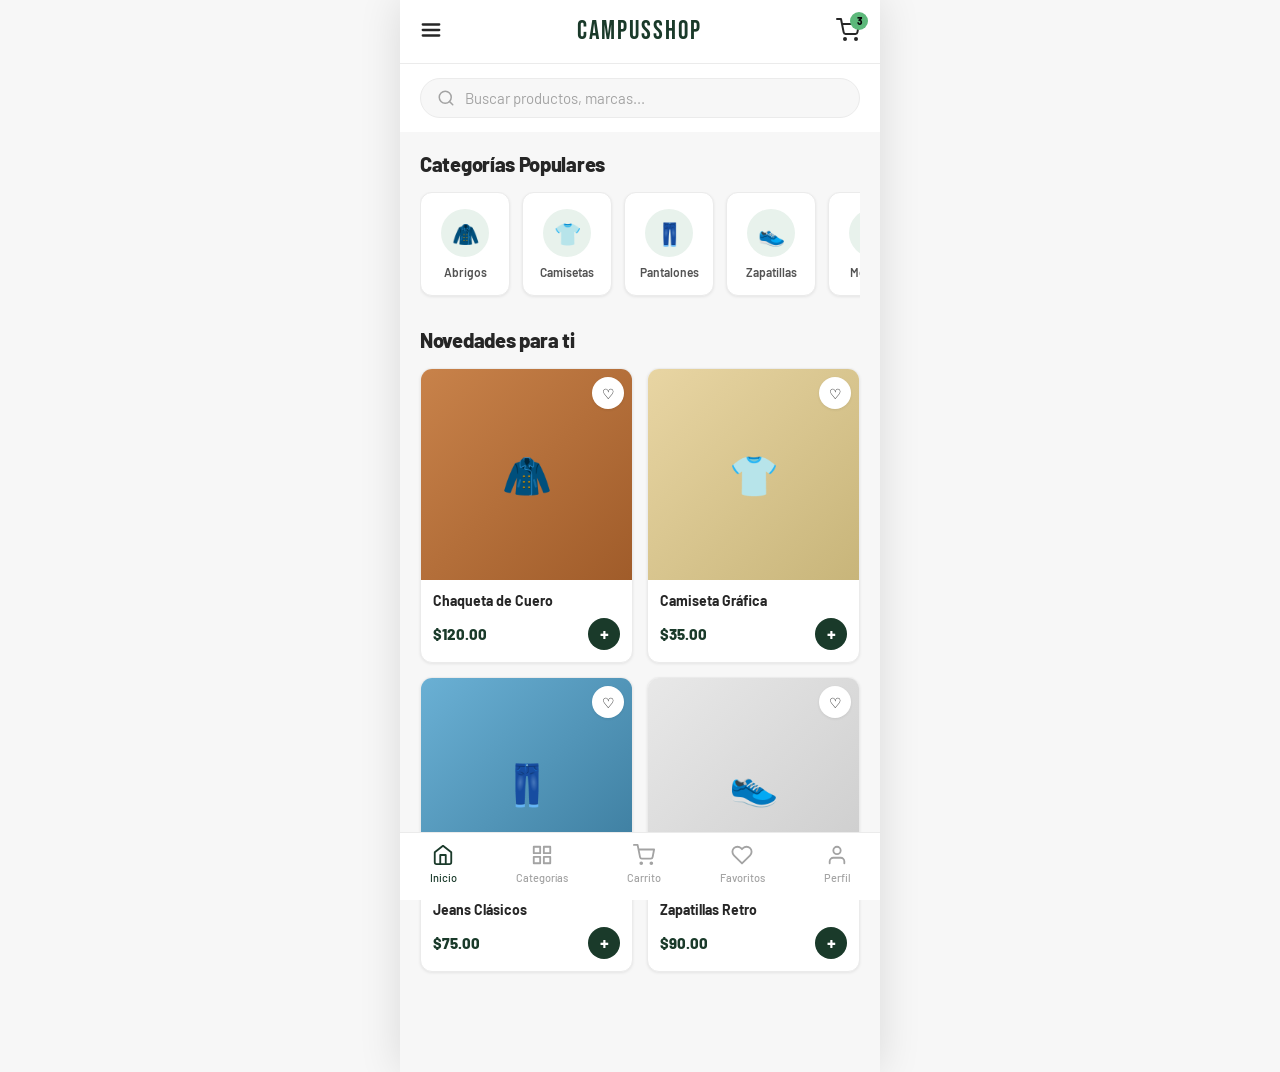
==== index.html @ ee77e165 "CampusSHop" ====
<!DOCTYPE html>
<html lang="es">
<head>
  <meta charset="UTF-8">
  <meta name="viewport" content="width=device-width, initial-scale=1.0">
  <title>CampusShop – Inicio</title>
  <link rel="stylesheet" href="css/base.css">
  <link rel="stylesheet" href="css/layout.css">
  <link rel="stylesheet" href="css/components.css">
  <link rel="stylesheet" href="css/responsive.css">
</head>
<body>

  <!-- HEADER -->
  <header class="site-header">
    <a href="catalogo.html" class="hamburger" aria-label="Menú">
      <svg width="22" height="22" viewBox="0 0 24 24" fill="none" stroke="currentColor" stroke-width="2.5" stroke-linecap="round"><line x1="3" y1="6" x2="21" y2="6"/><line x1="3" y1="12" x2="21" y2="12"/><line x1="3" y1="18" x2="21" y2="18"/></svg>
    </a>
    <span class="logo">CampusShop</span>
    <div class="header-actions">
      <a href="carrito.html" class="cart-badge-wrap" aria-label="Carrito">
        <svg width="24" height="24" viewBox="0 0 24 24" fill="none" stroke="currentColor" stroke-width="2" stroke-linecap="round" stroke-linejoin="round"><circle cx="9" cy="21" r="1"/><circle cx="20" cy="21" r="1"/><path d="M1 1h4l2.68 13.39a2 2 0 0 0 2 1.61h9.72a2 2 0 0 0 2-1.61L23 6H6"/></svg>
        <span class="cart-badge">3</span>
      </a>
    </div>
  </header>

  <!-- SEARCH -->
  <div class="search-wrapper">
    <div class="search-bar">
      <svg class="search-icon" viewBox="0 0 24 24" fill="none" stroke="currentColor" stroke-width="2" stroke-linecap="round"><circle cx="11" cy="11" r="8"/><line x1="21" y1="21" x2="16.65" y2="16.65"/></svg>
      <input type="text" placeholder="Buscar productos, marcas...">
    </div>
  </div>

  <main class="main-content">

    <!-- CATEGORIES -->
    <section>
      <h2 class="section-title">Categorías Populares</h2>
      <div class="cards-container">
        <a href="catalogo.html" class="card">
          <div class="card-icon-wrap">🧥</div>
          <p>Abrigos</p>
        </a>
        <a href="catalogo.html" class="card">
          <div class="card-icon-wrap">👕</div>
          <p>Camisetas</p>
        </a>
        <a href="catalogo.html" class="card">
          <div class="card-icon-wrap">👖</div>
          <p>Pantalones</p>
        </a>
        <a href="catalogo.html" class="card">
          <div class="card-icon-wrap">👟</div>
          <p>Zapatillas</p>
        </a>
        <a href="catalogo.html" class="card">
          <div class="card-icon-wrap">🎒</div>
          <p>Mochilas</p>
        </a>
      </div>
    </section>

    <!-- NOVEDADES -->
    <section style="margin-top: 28px;">
      <h2 class="section-title">Novedades para ti</h2>
      <div class="product-grid">

        <a href="producto.html" class="product-card">
          <div class="product-card-img">
            <div class="placeholder-img" style="background:linear-gradient(135deg,#c8824a,#a05c2a);">🧥</div>
            <button class="btn-fav" aria-label="Favorito">♡</button>
          </div>
          <div class="product-card-info">
            <h3>Chaqueta de Cuero</h3>
            <div class="product-card-bottom">
              <span class="price">$120.00</span>
              <span class="btn-add-cart" aria-label="Agregar">+</span>
            </div>
          </div>
        </a>

        <a href="producto.html" class="product-card">
          <div class="product-card-img">
            <div class="placeholder-img" style="background:linear-gradient(135deg,#e8d5a3,#c8b57a);">👕</div>
            <button class="btn-fav" aria-label="Favorito">♡</button>
          </div>
          <div class="product-card-info">
            <h3>Camiseta Gráfica</h3>
            <div class="product-card-bottom">
              <span class="price">$35.00</span>
              <span class="btn-add-cart" aria-label="Agregar">+</span>
            </div>
          </div>
        </a>

        <a href="producto.html" class="product-card">
          <div class="product-card-img">
            <div class="placeholder-img" style="background:linear-gradient(135deg,#6ab0d4,#3a7a9c);">👖</div>
            <button class="btn-fav" aria-label="Favorito">♡</button>
          </div>
          <div class="product-card-info">
            <h3>Jeans Clásicos</h3>
            <div class="product-card-bottom">
              <span class="price">$75.00</span>
              <span class="btn-add-cart" aria-label="Agregar">+</span>
            </div>
          </div>
        </a>

        <a href="producto.html" class="product-card">
          <div class="product-card-img">
            <div class="placeholder-img" style="background:linear-gradient(135deg,#e8e8e8,#cccccc);">👟</div>
            <button class="btn-fav" aria-label="Favorito">♡</button>
          </div>
          <div class="product-card-info">
            <h3>Zapatillas Retro</h3>
            <div class="product-card-bottom">
              <span class="price">$90.00</span>
              <span class="btn-add-cart" aria-label="Agregar">+</span>
            </div>
          </div>
        </a>

      </div>
    </section>

  </main>

  <!-- BOTTOM NAV -->
  <nav class="bottom-nav" aria-label="Navegación principal">
    <a href="index.html" class="active">
      <div class="nav-icon">
        <svg width="22" height="22" viewBox="0 0 24 24" fill="none" stroke="currentColor" stroke-width="2" stroke-linecap="round" stroke-linejoin="round"><path d="M3 9l9-7 9 7v11a2 2 0 0 1-2 2H5a2 2 0 0 1-2-2z"/><polyline points="9 22 9 12 15 12 15 22"/></svg>
      </div>
      Inicio
    </a>
    <a href="catalogo.html">
      <div class="nav-icon">
        <svg width="22" height="22" viewBox="0 0 24 24" fill="none" stroke="currentColor" stroke-width="2" stroke-linecap="round" stroke-linejoin="round"><rect x="3" y="3" width="7" height="7"/><rect x="14" y="3" width="7" height="7"/><rect x="3" y="14" width="7" height="7"/><rect x="14" y="14" width="7" height="7"/></svg>
      </div>
      Categorías
    </a>
    <a href="carrito.html">
      <div class="nav-icon">
        <svg width="22" height="22" viewBox="0 0 24 24" fill="none" stroke="currentColor" stroke-width="2" stroke-linecap="round" stroke-linejoin="round"><circle cx="9" cy="21" r="1"/><circle cx="20" cy="21" r="1"/><path d="M1 1h4l2.68 13.39a2 2 0 0 0 2 1.61h9.72a2 2 0 0 0 2-1.61L23 6H6"/></svg>
      </div>
      Carrito
    </a>
    <a href="#">
      <div class="nav-icon">
        <svg width="22" height="22" viewBox="0 0 24 24" fill="none" stroke="currentColor" stroke-width="2" stroke-linecap="round" stroke-linejoin="round"><path d="M20.84 4.61a5.5 5.5 0 0 0-7.78 0L12 5.67l-1.06-1.06a5.5 5.5 0 0 0-7.78 7.78l1.06 1.06L12 21.23l7.78-7.78 1.06-1.06a5.5 5.5 0 0 0 0-7.78z"/></svg>
      </div>
      Favoritos
    </a>
    <a href="perfil.html">
      <div class="nav-icon">
        <svg width="22" height="22" viewBox="0 0 24 24" fill="none" stroke="currentColor" stroke-width="2" stroke-linecap="round" stroke-linejoin="round"><path d="M20 21v-2a4 4 0 0 0-4-4H8a4 4 0 0 0-4 4v2"/><circle cx="12" cy="7" r="4"/></svg>
      </div>
      Perfil
    </a>
  </nav>

</body>
</html>
---- css/base.css ----
@import url('https://fonts.googleapis.com/css2?family=Bebas+Neue&family=Barlow:ital,wght@0,400;0,500;0,600;0,700;0,900;1,400&display=swap');

*, *::before, *::after { box-sizing: border-box; margin: 0; padding: 0; }

:root {
  --black: #0a0a0a;
  --white: #ffffff;
  --off-white: #f5f5f5;
  --green-dark: #1a3a2a;
  --green-mid: #2d5a3d;
  --green-accent: #3d7a52;
  --green-light: #e8f2ec;
  --green-bright: #5cb87a;
  --gray-100: #f7f7f7;
  --gray-200: #ebebeb;
  --gray-300: #d4d4d4;
  --gray-400: #a3a3a3;
  --gray-600: #525252;
  --gray-800: #262626;
  --red: #e53e3e;
  --orange: #f6801a;
  --yellow: #f59e0b;
  --font-display: 'Bebas Neue', sans-serif;
  --font-body: 'Barlow', sans-serif;
  --radius-sm: 6px;
  --radius-md: 12px;
  --radius-lg: 20px;
  --radius-full: 999px;
  --shadow-sm: 0 1px 3px rgba(0,0,0,0.08);
  --shadow-md: 0 4px 16px rgba(0,0,0,0.10);
  --shadow-lg: 0 8px 32px rgba(0,0,0,0.14);
  --max-width: 480px;
  --transition: 0.2s ease;
}

html { font-size: 16px; scroll-behavior: smooth; }

body {
  font-family: var(--font-body);
  background: var(--gray-100);
  color: var(--gray-800);
  max-width: var(--max-width);
  margin: 0 auto;
  min-height: 100vh;
  position: relative;
  overflow-x: hidden;
}

a { text-decoration: none; color: inherit; }
ul { list-style: none; }
img { max-width: 100%; display: block; }
button { cursor: pointer; font-family: var(--font-body); border: none; background: none; }
input, select, textarea { font-family: var(--font-body); }

h1, h2, h3, h4 { font-family: var(--font-body); font-weight: 700; }
---- css/layout.css ----
/* ===== HEADER ===== */
.site-header {
  background: var(--white);
  padding: 16px 20px;
  display: flex;
  align-items: center;
  justify-content: space-between;
  position: sticky;
  top: 0;
  z-index: 100;
  border-bottom: 1px solid var(--gray-200);
}

.site-header .logo {
  font-family: var(--font-display);
  font-size: 26px;
  letter-spacing: 2px;
  color: var(--green-dark);
}

.header-actions {
  display: flex;
  align-items: center;
  gap: 16px;
}

.header-back {
  display: flex;
  align-items: center;
  gap: 8px;
  font-weight: 600;
  font-size: 15px;
  color: var(--gray-800);
}

.header-title {
  font-size: 17px;
  font-weight: 700;
  color: var(--gray-800);
}

/* ===== BOTTOM NAV ===== */
.bottom-nav {
  position: fixed;
  bottom: 0;
  left: 50%;
  transform: translateX(-50%);
  width: 100%;
  max-width: var(--max-width);
  background: var(--white);
  border-top: 1px solid var(--gray-200);
  display: flex;
  justify-content: space-around;
  align-items: center;
  padding: 10px 0 16px;
  z-index: 100;
}

.bottom-nav a {
  display: flex;
  flex-direction: column;
  align-items: center;
  gap: 4px;
  font-size: 11px;
  font-weight: 500;
  color: var(--gray-400);
  transition: color var(--transition);
}

.bottom-nav a.active { color: var(--green-dark); }
.bottom-nav a:hover { color: var(--green-dark); }

.nav-icon {
  width: 24px;
  height: 24px;
  display: flex;
  align-items: center;
  justify-content: center;
}

/* ===== MAIN CONTENT ===== */
.main-content {
  padding: 20px 20px 100px;
}

.main-content-no-pad {
  padding-bottom: 100px;
}

/* ===== PAGE HEADER (back arrow pages) ===== */
.page-header {
  background: var(--white);
  padding: 16px 20px;
  display: flex;
  align-items: center;
  justify-content: space-between;
  border-bottom: 1px solid var(--gray-200);
  position: sticky;
  top: 0;
  z-index: 100;
}

/* ===== SECTION TITLE ===== */
.section-title {
  font-size: 20px;
  font-weight: 800;
  color: var(--gray-800);
  margin-bottom: 16px;
  letter-spacing: -0.3px;
}

/* ===== GRID ===== */
.product-grid {
  display: grid;
  grid-template-columns: 1fr 1fr;
  gap: 14px;
}
---- css/components.css ----
/* ===== SEARCH BAR ===== */
.search-wrapper {
  padding: 14px 20px;
  background: var(--white);
}

.search-bar {
  display: flex;
  align-items: center;
  gap: 10px;
  background: var(--gray-100);
  border: 1.5px solid var(--gray-200);
  border-radius: var(--radius-full);
  padding: 10px 16px;
  transition: border-color var(--transition);
}

.search-bar:focus-within { border-color: var(--green-accent); }

.search-bar input {
  flex: 1;
  border: none;
  background: none;
  font-size: 15px;
  color: var(--gray-800);
  outline: none;
}

.search-bar input::placeholder { color: var(--gray-400); }

.search-icon {
  width: 18px;
  height: 18px;
  color: var(--gray-400);
}

/* ===== CATEGORY CARDS ===== */
.categories-section {
  padding: 20px 20px 0;
}

.cards-container {
  display: flex;
  gap: 12px;
  overflow-x: auto;
  padding-bottom: 4px;
  scrollbar-width: none;
}

.cards-container::-webkit-scrollbar { display: none; }

.card {
  background: var(--white);
  border-radius: var(--radius-md);
  padding: 16px 12px;
  text-align: center;
  min-width: 90px;
  flex-shrink: 0;
  display: flex;
  flex-direction: column;
  align-items: center;
  gap: 8px;
  box-shadow: var(--shadow-sm);
  border: 1.5px solid var(--gray-200);
  transition: all var(--transition);
  cursor: pointer;
}

.card:hover {
  border-color: var(--green-accent);
  transform: translateY(-2px);
  box-shadow: var(--shadow-md);
}

.card-icon-wrap {
  width: 48px;
  height: 48px;
  background: var(--green-light);
  border-radius: 50%;
  display: flex;
  align-items: center;
  justify-content: center;
  font-size: 22px;
}

.card p {
  font-size: 12px;
  font-weight: 600;
  color: var(--gray-600);
}

/* ===== PRODUCT CARD ===== */
.product-card {
  background: var(--white);
  border-radius: var(--radius-md);
  overflow: hidden;
  box-shadow: var(--shadow-sm);
  border: 1px solid var(--gray-200);
  transition: transform var(--transition), box-shadow var(--transition);
  cursor: pointer;
}

.product-card:hover {
  transform: translateY(-3px);
  box-shadow: var(--shadow-md);
}

.product-card-img {
  position: relative;
  width: 100%;
  aspect-ratio: 1 / 1;
  background: var(--gray-200);
  overflow: hidden;
}

.product-card-img img {
  width: 100%;
  height: 100%;
  object-fit: cover;
}

.product-card-img .placeholder-img {
  width: 100%;
  height: 100%;
  background: linear-gradient(135deg, var(--gray-200) 0%, var(--gray-300) 100%);
  display: flex;
  align-items: center;
  justify-content: center;
  font-size: 40px;
}

.btn-fav {
  position: absolute;
  top: 8px;
  right: 8px;
  width: 32px;
  height: 32px;
  background: var(--white);
  border-radius: 50%;
  display: flex;
  align-items: center;
  justify-content: center;
  box-shadow: var(--shadow-sm);
  font-size: 14px;
  transition: transform var(--transition);
}

.btn-fav:hover { transform: scale(1.15); }

.badge {
  position: absolute;
  top: 8px;
  left: 8px;
  padding: 3px 10px;
  border-radius: var(--radius-full);
  font-size: 11px;
  font-weight: 700;
  letter-spacing: 0.5px;
}

.badge-oferta { background: #ff6b6b; color: white; }
.badge-stock  { background: #74b9ff; color: white; }

.product-card-info {
  padding: 12px;
}

.product-card-info h3 {
  font-size: 14px;
  font-weight: 700;
  color: var(--gray-800);
  margin-bottom: 4px;
  line-height: 1.3;
}

.product-card-info .price {
  font-size: 15px;
  font-weight: 800;
  color: var(--green-dark);
}

.product-card-bottom {
  display: flex;
  align-items: center;
  justify-content: space-between;
  margin-top: 8px;
}

.btn-add-cart {
  width: 32px;
  height: 32px;
  background: var(--green-dark);
  border-radius: 50%;
  display: flex;
  align-items: center;
  justify-content: center;
  color: white;
  font-size: 18px;
  font-weight: 700;
  transition: background var(--transition);
}

.btn-add-cart:hover { background: var(--green-accent); }

/* ===== ICON SVG HELPERS ===== */
.icon {
  display: inline-flex;
  align-items: center;
  justify-content: center;
}

/* ===== BUTTONS ===== */
.btn-primary {
  display: block;
  width: 100%;
  padding: 16px;
  background: var(--green-dark);
  color: var(--white);
  border-radius: var(--radius-lg);
  font-size: 16px;
  font-weight: 700;
  letter-spacing: 0.5px;
  text-align: center;
  transition: background var(--transition), transform var(--transition);
  border: none;
  cursor: pointer;
}

.btn-primary:hover {
  background: var(--green-accent);
  transform: translateY(-1px);
}

.btn-secondary {
  display: inline-block;
  padding: 10px 20px;
  background: var(--gray-200);
  color: var(--gray-800);
  border-radius: var(--radius-md);
  font-size: 14px;
  font-weight: 600;
  transition: background var(--transition);
}

.btn-secondary:hover { background: var(--gray-300); }

/* ===== CART ITEM ===== */
.cart-item {
  background: var(--white);
  border-radius: var(--radius-md);
  padding: 16px;
  display: flex;
  gap: 14px;
  box-shadow: var(--shadow-sm);
  border: 1px solid var(--gray-200);
}

.cart-item-img {
  width: 80px;
  height: 80px;
  border-radius: var(--radius-sm);
  overflow: hidden;
  flex-shrink: 0;
  background: var(--gray-200);
}

.cart-item-img img {
  width: 100%;
  height: 100%;
  object-fit: cover;
}

.cart-item-img .placeholder-img {
  width: 100%;
  height: 100%;
  display: flex;
  align-items: center;
  justify-content: center;
  font-size: 28px;
}

.cart-item-info { flex: 1; }

.cart-item-info h3 {
  font-size: 15px;
  font-weight: 700;
  margin-bottom: 2px;
  line-height: 1.3;
}

.cart-item-ref {
  font-size: 12px;
  color: var(--gray-400);
  margin-bottom: 10px;
}

.cart-item-bottom {
  display: flex;
  align-items: center;
  justify-content: space-between;
}

.qty-control {
  display: flex;
  align-items: center;
  gap: 10px;
}

.qty-btn {
  width: 28px;
  height: 28px;
  border-radius: 50%;
  border: 1.5px solid var(--gray-300);
  background: var(--white);
  font-size: 16px;
  font-weight: 700;
  display: flex;
  align-items: center;
  justify-content: center;
  color: var(--gray-800);
  cursor: pointer;
  transition: border-color var(--transition);
}

.qty-btn:hover { border-color: var(--green-accent); }

.qty-num {
  font-size: 15px;
  font-weight: 700;
  min-width: 16px;
  text-align: center;
}

.cart-item-price {
  text-align: right;
}

.cart-item-price .price {
  font-size: 15px;
  font-weight: 800;
  color: var(--gray-800);
}

.cart-item-price .subtotal-label {
  font-size: 11px;
  color: var(--gray-400);
}

.btn-delete {
  background: none;
  border: none;
  color: var(--red);
  cursor: pointer;
  font-size: 18px;
  padding: 2px;
}

/* ===== ORDER SUMMARY ===== */
.order-summary {
  background: var(--white);
  border-radius: var(--radius-md);
  padding: 20px;
  box-shadow: var(--shadow-sm);
  border: 1px solid var(--gray-200);
}

.summary-row {
  display: flex;
  justify-content: space-between;
  align-items: center;
  padding: 8px 0;
  font-size: 15px;
  color: var(--gray-600);
}

.summary-row.total {
  border-top: 1.5px solid var(--gray-200);
  margin-top: 8px;
  padding-top: 16px;
  font-size: 17px;
  font-weight: 800;
  color: var(--gray-800);
}

/* ===== FORM INPUTS ===== */
.form-group {
  margin-bottom: 16px;
}

.form-group label {
  display: block;
  font-size: 13px;
  font-weight: 600;
  color: var(--gray-600);
  margin-bottom: 6px;
}

.form-group input {
  width: 100%;
  padding: 14px 16px;
  border: 1.5px solid var(--gray-300);
  border-radius: var(--radius-md);
  font-size: 15px;
  color: var(--gray-800);
  background: var(--white);
  outline: none;
  transition: border-color var(--transition);
}

.form-group input:focus { border-color: var(--green-accent); }
.form-group input::placeholder { color: var(--gray-400); }

/* ===== PAYMENT OPTIONS ===== */
.payment-options {
  display: flex;
  gap: 12px;
}

.payment-card {
  flex: 1;
  border: 2px solid var(--gray-300);
  border-radius: var(--radius-md);
  padding: 16px 8px;
  text-align: center;
  cursor: pointer;
  transition: all var(--transition);
}

.payment-card.active {
  border-color: var(--green-dark);
  background: var(--green-light);
}

.payment-card .pay-icon { font-size: 24px; margin-bottom: 6px; }
.payment-card span { font-size: 12px; font-weight: 600; color: var(--gray-600); }

/* ===== PROFILE ===== */
.profile-avatar {
  width: 90px;
  height: 90px;
  border-radius: 50%;
  background: #f0d9c8;
  display: flex;
  align-items: center;
  justify-content: center;
  margin: 0 auto 12px;
  font-size: 40px;
  border: 3px solid var(--green-light);
}

.profile-menu-grid {
  display: grid;
  grid-template-columns: 1fr 1fr;
  gap: 14px;
}

.profile-menu-item {
  background: var(--white);
  border-radius: var(--radius-md);
  padding: 20px 16px;
  border: 1.5px solid var(--gray-200);
  transition: all var(--transition);
  cursor: pointer;
}

.profile-menu-item:hover {
  border-color: var(--green-accent);
  box-shadow: var(--shadow-sm);
}

.profile-menu-item .menu-icon { font-size: 24px; margin-bottom: 12px; display: block; }
.profile-menu-item span { font-size: 14px; font-weight: 700; color: var(--gray-800); }
.profile-menu-item.danger span { color: var(--red); }

/* ===== ORDER HISTORY CARD ===== */
.order-card {
  background: var(--white);
  border-radius: var(--radius-md);
  padding: 18px;
  box-shadow: var(--shadow-sm);
  border: 1px solid var(--gray-200);
}

.order-card-top {
  display: flex;
  justify-content: space-between;
  align-items: flex-start;
  margin-bottom: 4px;
}

.order-card-top h3 { font-size: 16px; font-weight: 800; }
.order-card-top .amount { font-size: 16px; font-weight: 800; }
.order-date { font-size: 13px; color: var(--gray-400); margin-bottom: 14px; }

.order-card-bottom {
  display: flex;
  align-items: center;
  justify-content: space-between;
}

.status-badge {
  padding: 6px 14px;
  border-radius: var(--radius-full);
  font-size: 12px;
  font-weight: 700;
  display: flex;
  align-items: center;
  gap: 5px;
}

.status-entregado { background: #d4f4e2; color: #1a7a45; }
.status-camino    { background: #fef3c7; color: #d97706; }
.status-cancelado { background: #fee2e2; color: #dc2626; }

.btn-ver-detalle {
  padding: 8px 16px;
  background: var(--gray-200);
  border-radius: var(--radius-md);
  font-size: 13px;
  font-weight: 600;
  color: var(--gray-800);
  transition: background var(--transition);
  display: flex;
  align-items: center;
  gap: 4px;
}

.btn-ver-detalle:hover { background: var(--gray-300); }

/* ===== FILTER PILLS ===== */
.filters-row {
  display: flex;
  gap: 10px;
  padding: 14px 20px;
  overflow-x: auto;
  scrollbar-width: none;
  background: var(--white);
  border-bottom: 1px solid var(--gray-200);
}

.filters-row::-webkit-scrollbar { display: none; }

.filter-pill {
  display: flex;
  align-items: center;
  gap: 6px;
  padding: 8px 16px;
  border-radius: var(--radius-full);
  font-size: 14px;
  font-weight: 600;
  border: 1.5px solid var(--gray-300);
  background: var(--white);
  color: var(--gray-600);
  cursor: pointer;
  white-space: nowrap;
  transition: all var(--transition);
  flex-shrink: 0;
}

.filter-pill.active {
  background: var(--green-dark);
  border-color: var(--green-dark);
  color: var(--white);
}

.filter-pill:hover:not(.active) {
  border-color: var(--green-accent);
  color: var(--green-dark);
}

/* ===== EMPTY STATE ===== */
.empty-state {
  display: flex;
  flex-direction: column;
  align-items: center;
  justify-content: center;
  text-align: center;
  padding: 60px 40px;
  min-height: 60vh;
}

.empty-icon-wrap {
  width: 120px;
  height: 120px;
  border-radius: 50%;
  background: var(--gray-200);
  display: flex;
  align-items: center;
  justify-content: center;
  font-size: 50px;
  margin-bottom: 28px;
  color: var(--green-dark);
}

.empty-state h2 {
  font-size: 20px;
  font-weight: 800;
  margin-bottom: 10px;
  color: var(--gray-800);
}

.empty-state p {
  font-size: 14px;
  color: var(--gray-400);
  line-height: 1.6;
  max-width: 260px;
  margin-bottom: 32px;
}

/* ===== CART BADGE ===== */
.cart-badge-wrap {
  position: relative;
}

.cart-badge {
  position: absolute;
  top: -6px;
  right: -8px;
  background: var(--green-bright);
  color: var(--black);
  font-size: 10px;
  font-weight: 800;
  width: 18px;
  height: 18px;
  border-radius: 50%;
  display: flex;
  align-items: center;
  justify-content: center;
}

/* ===== PRODUCT DETAIL ===== */
.product-detail-img {
  width: 100%;
  aspect-ratio: 1 / 1;
  background: var(--gray-200);
  overflow: hidden;
}

.product-detail-img img {
  width: 100%;
  height: 100%;
  object-fit: cover;
}

.product-detail-img .placeholder-img {
  width: 100%;
  height: 100%;
  background: linear-gradient(135deg, #e8e8e8, #d0d0d0);
  display: flex;
  align-items: center;
  justify-content: center;
  font-size: 80px;
}

.product-detail-body { padding: 20px; }

.product-detail-body h1 {
  font-size: 24px;
  font-weight: 900;
  line-height: 1.2;
  margin-bottom: 6px;
}

.product-detail-price {
  font-size: 26px;
  font-weight: 900;
  color: var(--green-dark);
  margin-bottom: 14px;
}

.product-detail-desc {
  font-size: 14px;
  color: var(--gray-600);
  line-height: 1.7;
  margin-bottom: 20px;
}

.size-label {
  font-size: 14px;
  font-weight: 700;
  margin-bottom: 10px;
}

.size-options {
  display: flex;
  gap: 10px;
  margin-bottom: 24px;
}

.size-btn {
  width: 42px;
  height: 42px;
  border-radius: var(--radius-sm);
  border: 2px solid var(--gray-300);
  background: var(--white);
  font-size: 14px;
  font-weight: 700;
  color: var(--gray-800);
  cursor: pointer;
  display: flex;
  align-items: center;
  justify-content: center;
  transition: all var(--transition);
}

.size-btn.active {
  background: var(--green-dark);
  border-color: var(--green-dark);
  color: var(--white);
}

/* ===== CHECKOUT SUMMARY ===== */
.checkout-summary {
  background: var(--gray-100);
  border-radius: var(--radius-md);
  padding: 20px;
  border: 1px solid var(--gray-200);
}

.checkout-summary h3 {
  font-size: 16px;
  font-weight: 800;
  color: var(--green-dark);
  margin-bottom: 16px;
}

.checkout-product-row {
  display: flex;
  align-items: center;
  gap: 12px;
  margin-bottom: 12px;
}

.checkout-product-img {
  width: 48px;
  height: 48px;
  border-radius: var(--radius-sm);
  background: var(--gray-200);
  overflow: hidden;
  flex-shrink: 0;
}

.checkout-product-img img {
  width: 100%;
  height: 100%;
  object-fit: cover;
}

.checkout-product-img .placeholder-img {
  width: 100%;
  height: 100%;
  display: flex;
  align-items: center;
  justify-content: center;
  font-size: 22px;
}

.checkout-product-info { flex: 1; }
.checkout-product-info h4 { font-size: 14px; font-weight: 700; }
.checkout-product-info span { font-size: 12px; color: var(--gray-400); }
.checkout-product-price { font-size: 14px; font-weight: 800; }

.checkout-divider {
  border: none;
  border-top: 1px solid var(--gray-300);
  margin: 12px 0;
}

.checkout-total {
  display: flex;
  justify-content: space-between;
  font-size: 16px;
  font-weight: 800;
  color: var(--green-dark);
}

/* ===== STICKY BOTTOM ===== */
.sticky-bottom {
  position: fixed;
  bottom: 0;
  left: 50%;
  transform: translateX(-50%);
  width: 100%;
  max-width: var(--max-width);
  padding: 16px 20px;
  background: var(--white);
  border-top: 1px solid var(--gray-200);
  z-index: 99;
}

/* ===== HAMBURGER MENU ===== */
.hamburger { font-size: 22px; cursor: pointer; color: var(--gray-800); }
---- css/responsive.css ----
/* Mobile-first: base styles are already mobile */

@media (min-width: 481px) {
  body { box-shadow: 0 0 40px rgba(0,0,0,0.12); }
  .bottom-nav { border-radius: 0; }
  .sticky-bottom { border-radius: 0; }
}

@media (max-width: 360px) {
  .main-content { padding: 16px 14px 100px; }
  .site-header { padding: 14px 14px; }
  .product-card-info h3 { font-size: 13px; }
  .section-title { font-size: 18px; }
}
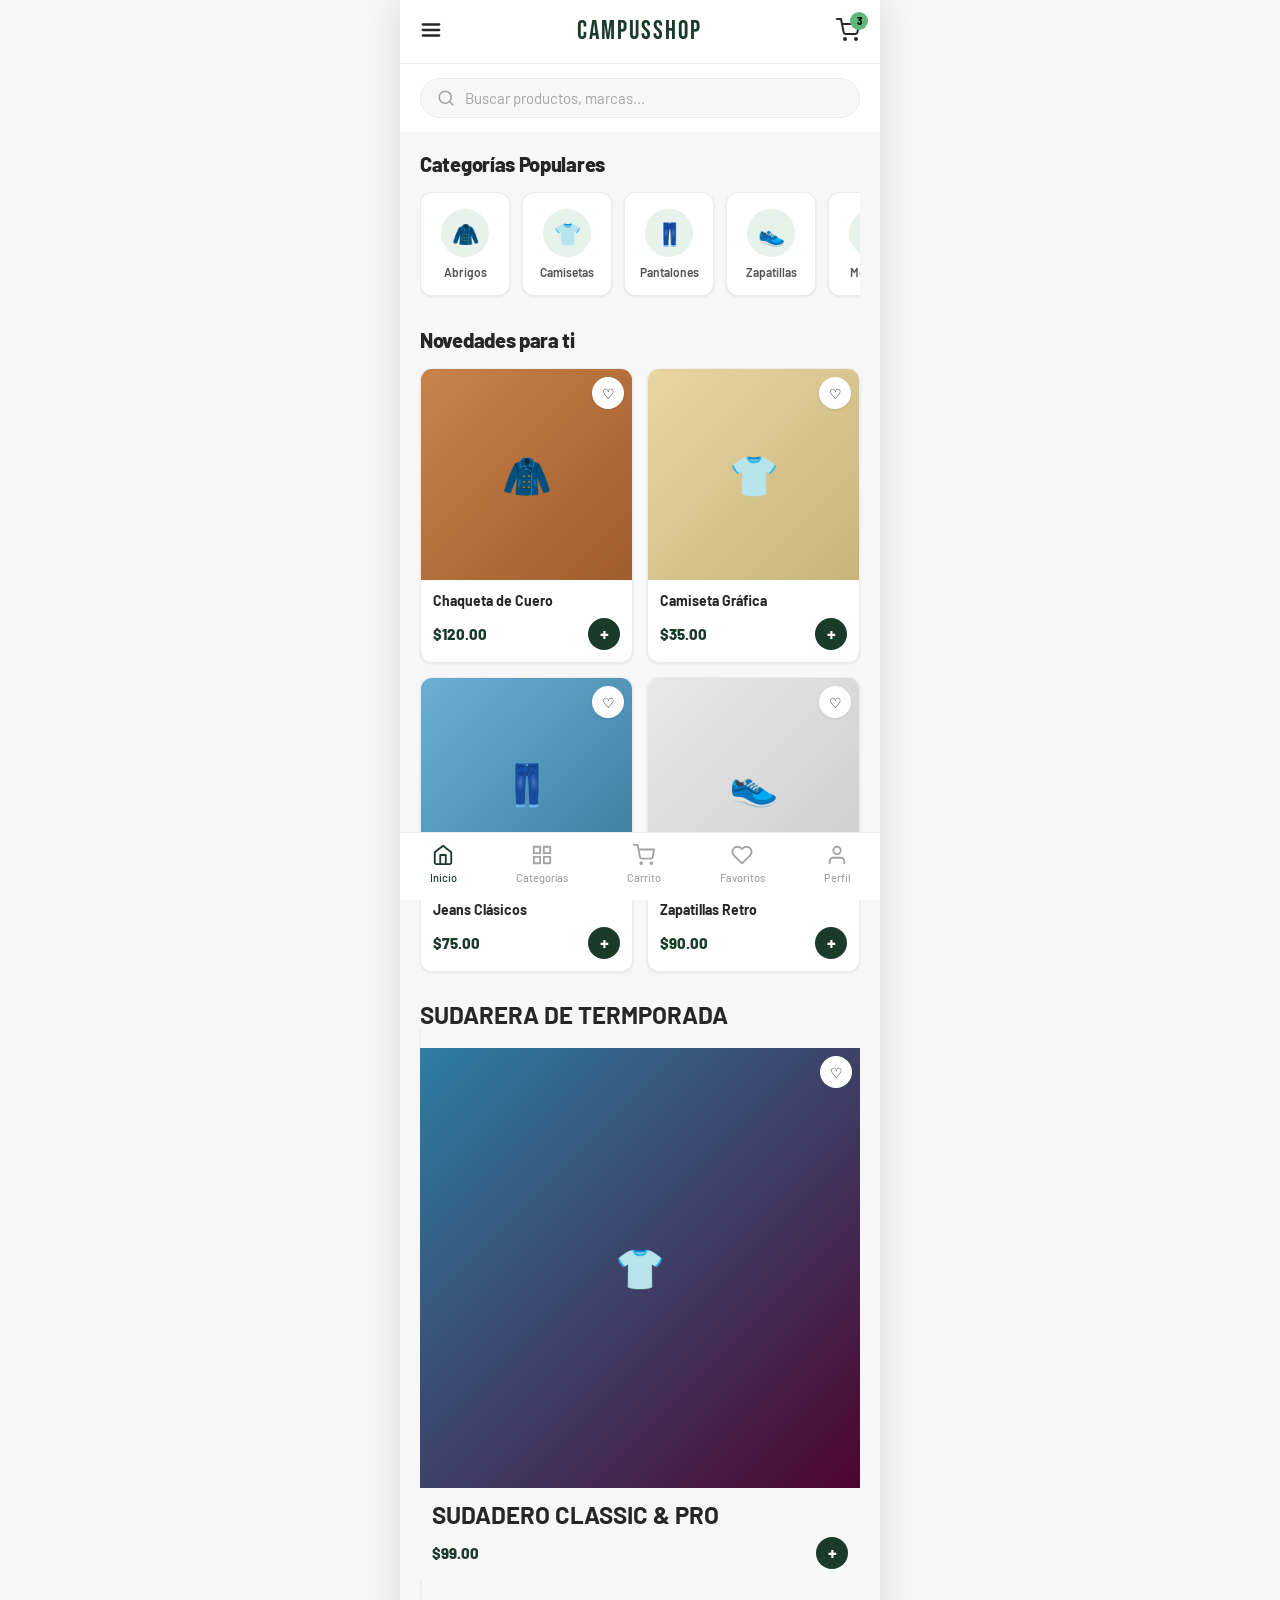
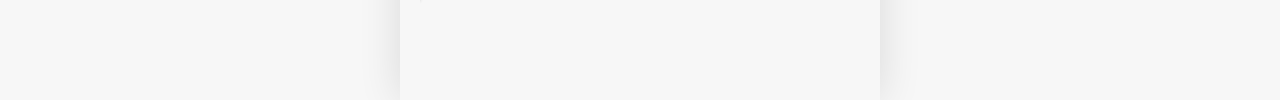
==== commit 2402425c: "examen" ====
--- a/index.html
+++ b/index.html
@@ -123,8 +123,28 @@
           </div>
         </a>
 
-      </div>
+       </div>
     </section>
+    <section style ="margin-top: 28px;">
+      <div>
+        <h2>SUDARERA DE TERMPORADA</h2>
+
+        <a href="classicvsprp.html" class="product-card">
+          <div class="product-card-img">
+            <div class="placeholder-img" style="background:linear-gradient(135deg,#2d7ea3,#4d042e);">👕</div>
+            <button class="btn-fav" aria-label="Favorito">♡</button>
+          </div>
+          <div class="product-card-info">
+            <h2>SUDADERO CLASSIC & PRO</h2>
+            <div class="product-card-bottom">
+              <span class="price">$99.00</span>
+              <span class="btn-add-cart" aria-label="Agregar">+</span>
+            </div>
+          </div>
+        </a>
+     </div>
+    </section>
+    
 
   </main>
 
--- a/css/components.css
+++ b/css/components.css
@@ -98,6 +98,16 @@
   border: 1px solid var(--gray-200);
   transition: transform var(--transition), box-shadow var(--transition);
   cursor: pointer;
+  tr:nth-child(even) {
+    background-color: #460b0b; /* Light gray stripe */
+  }
+  
+}
+
+.table-card {
+  tr:nth-child(even) {
+    background-color: #d10e0e; /* Light gray stripe */
+  }  
 }
 
 .product-card:hover {
@@ -112,6 +122,15 @@
   background: var(--gray-200);
   overflow: hidden;
 }
+
+.product-card-img2 {
+  position: relative;
+  width: 50px;
+  aspect-ratio: 1 / 1;
+  background: 
+  overflow: hidden;
+}
+
 
 .product-card-img img {
   width: 100%;
